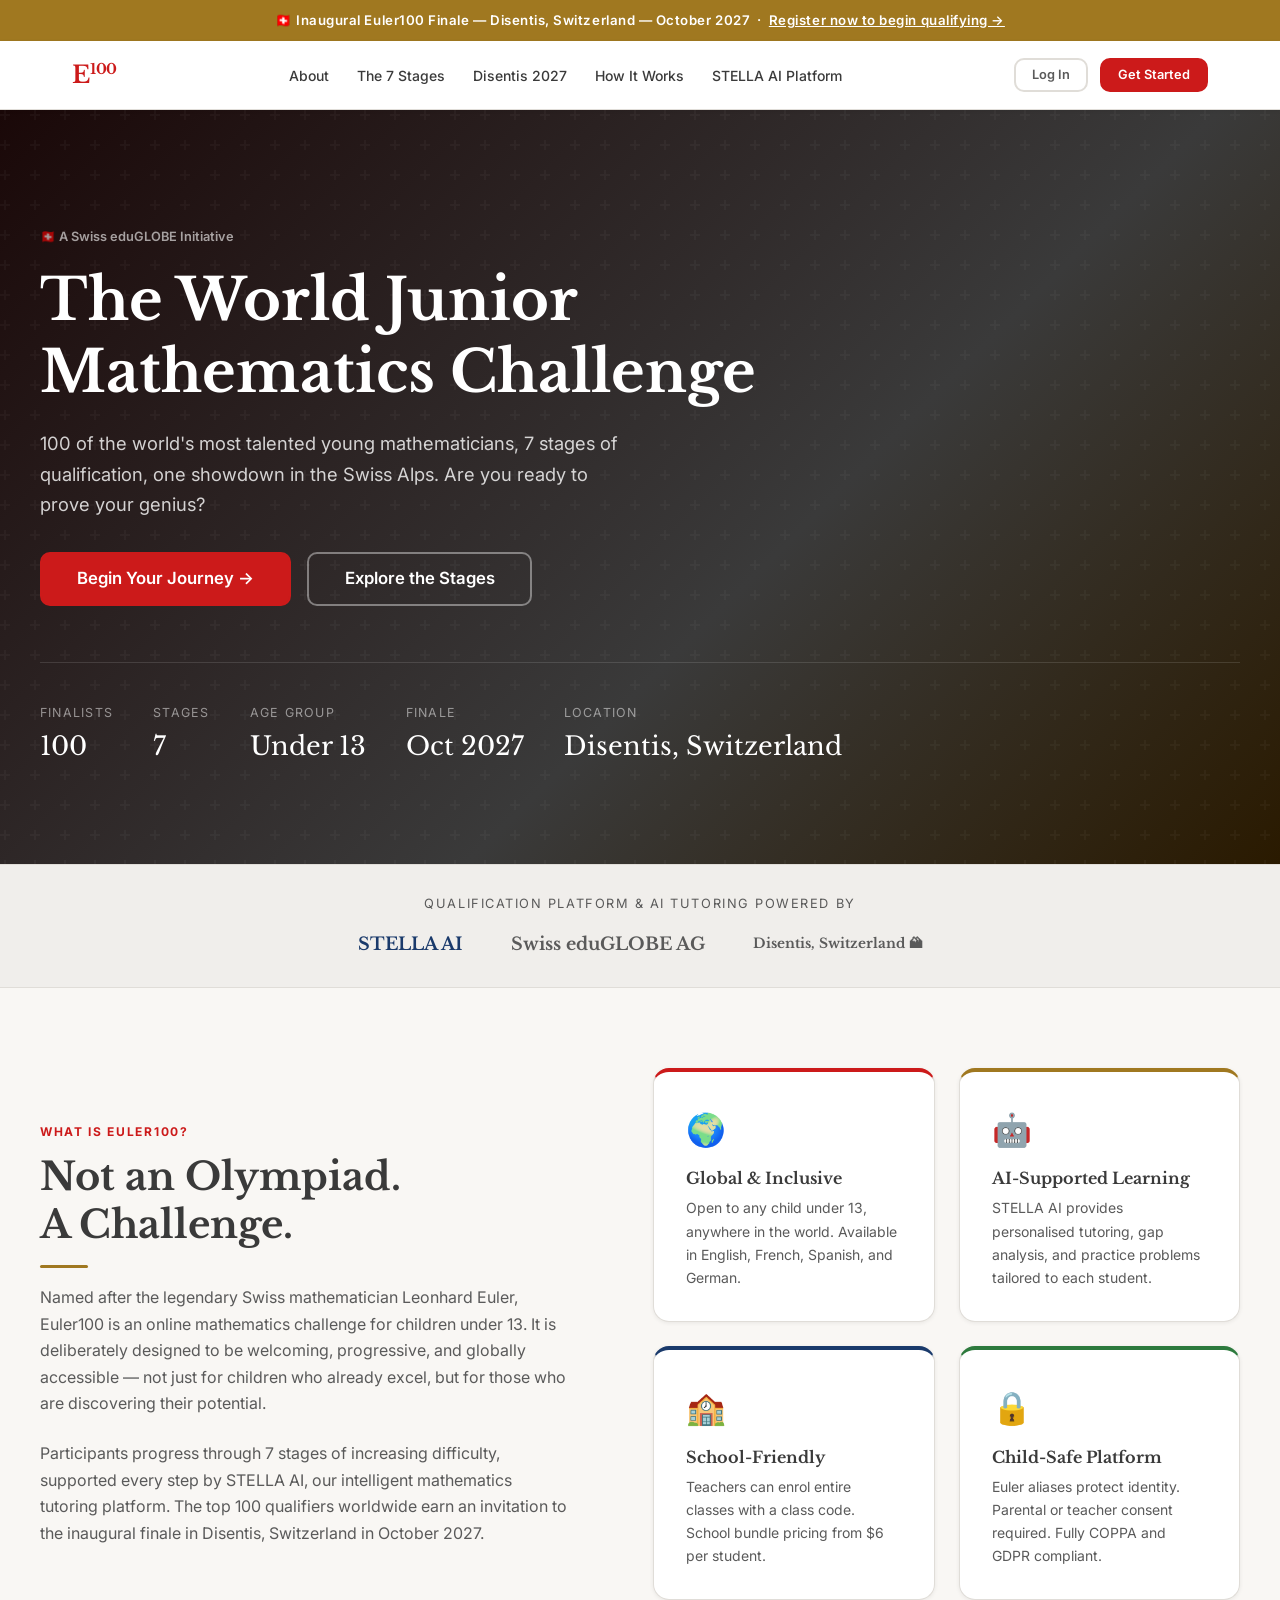
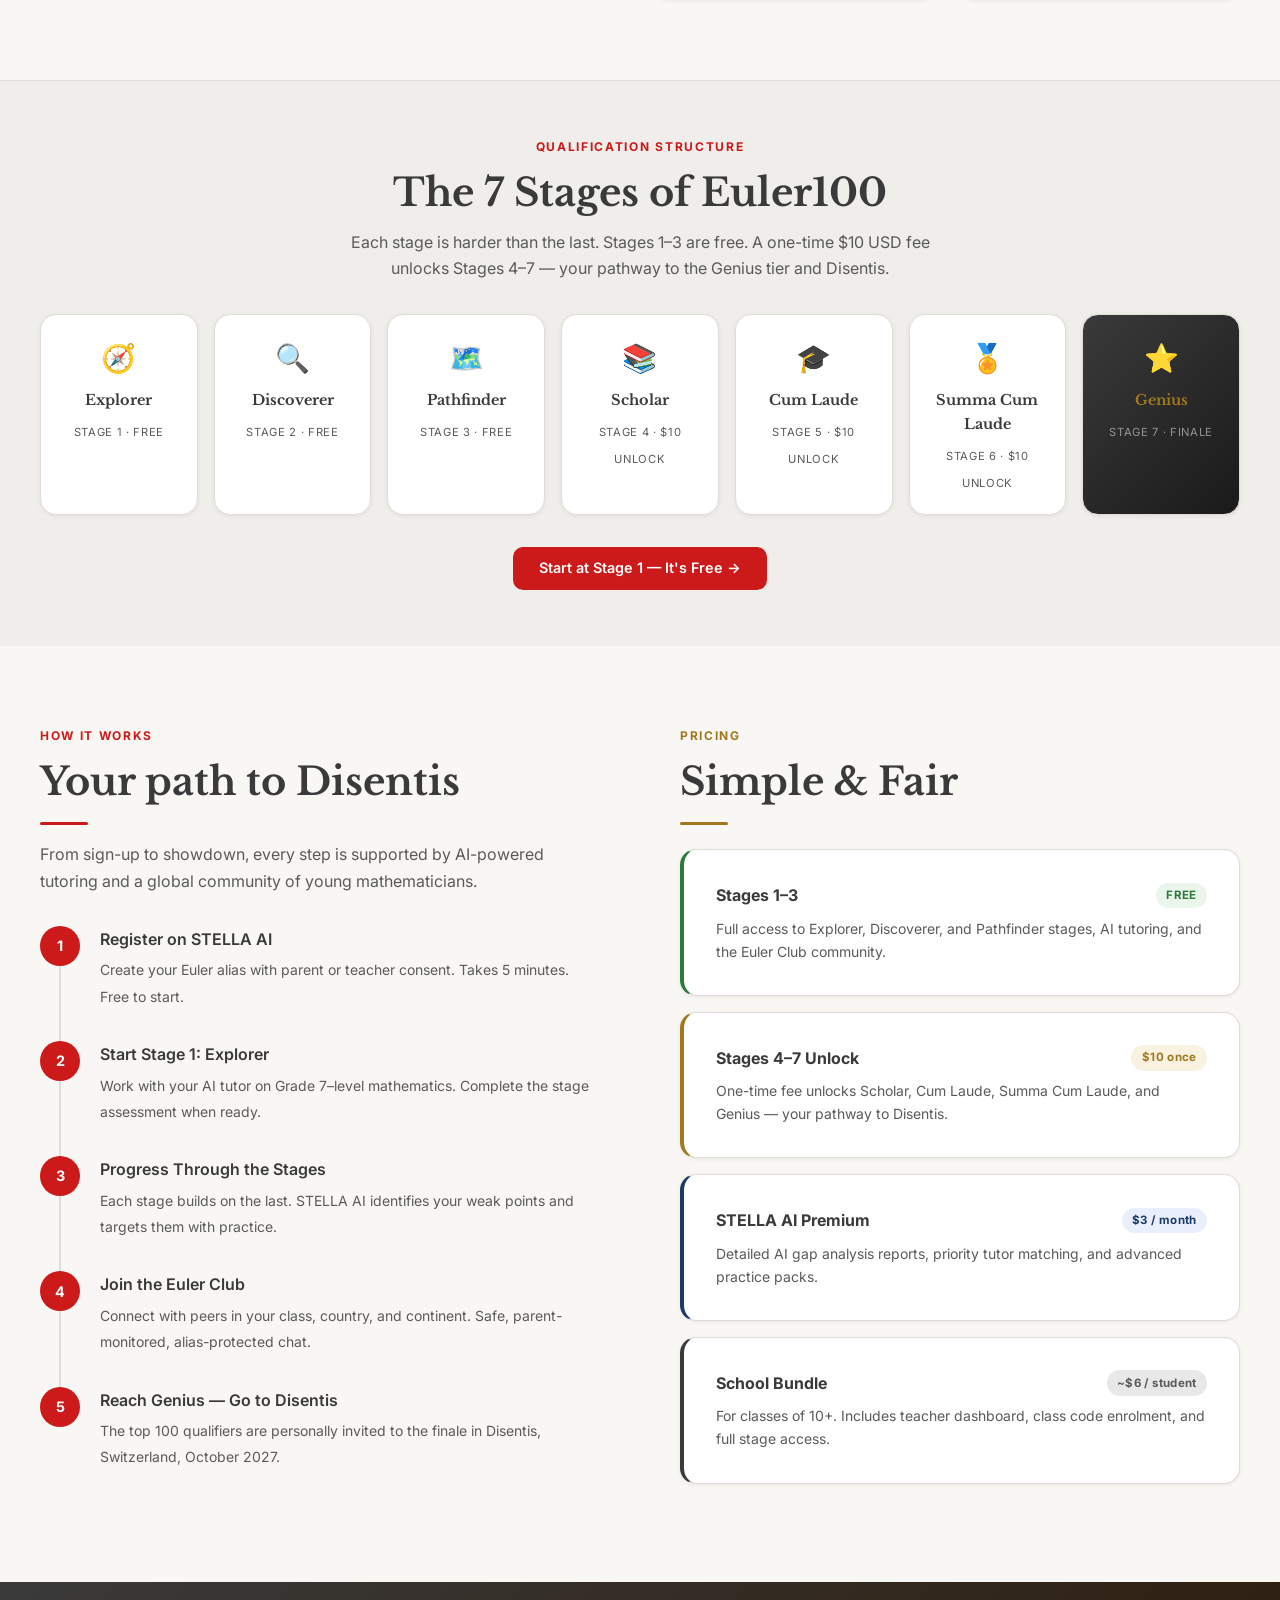
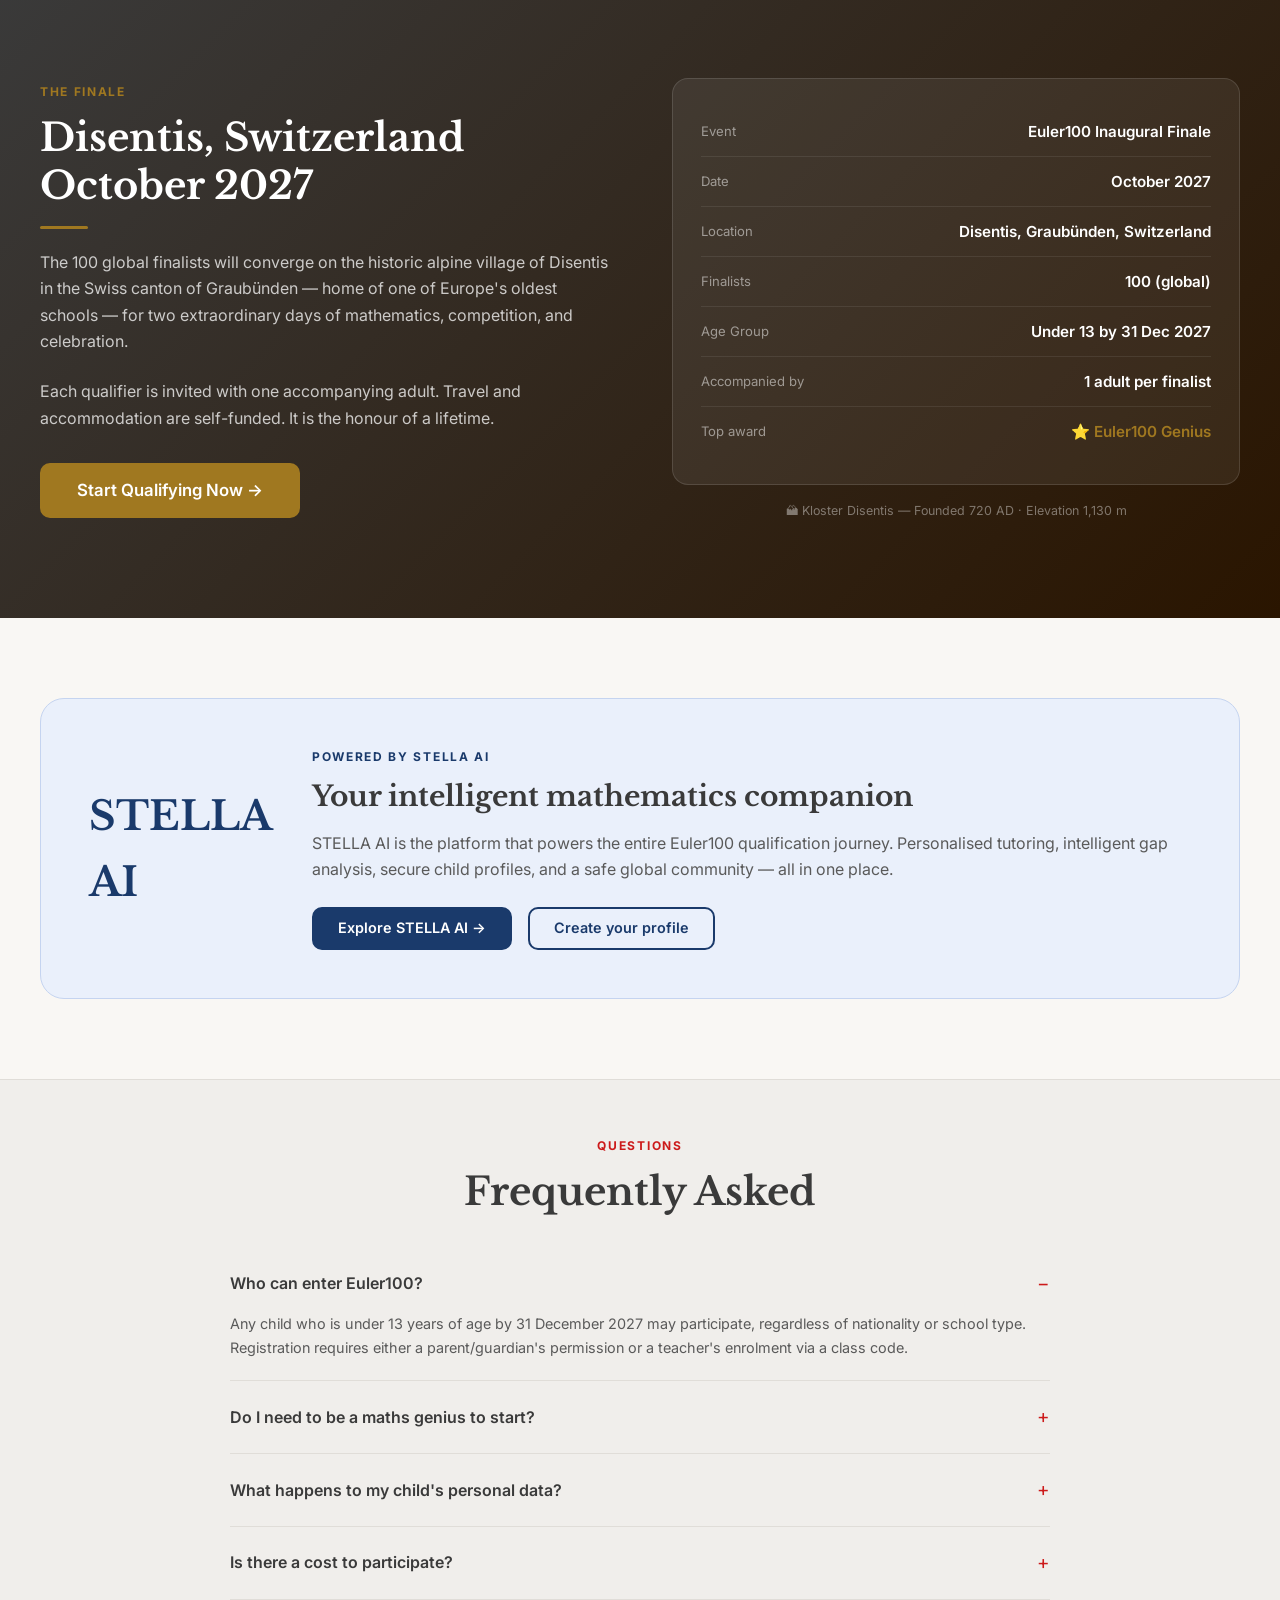
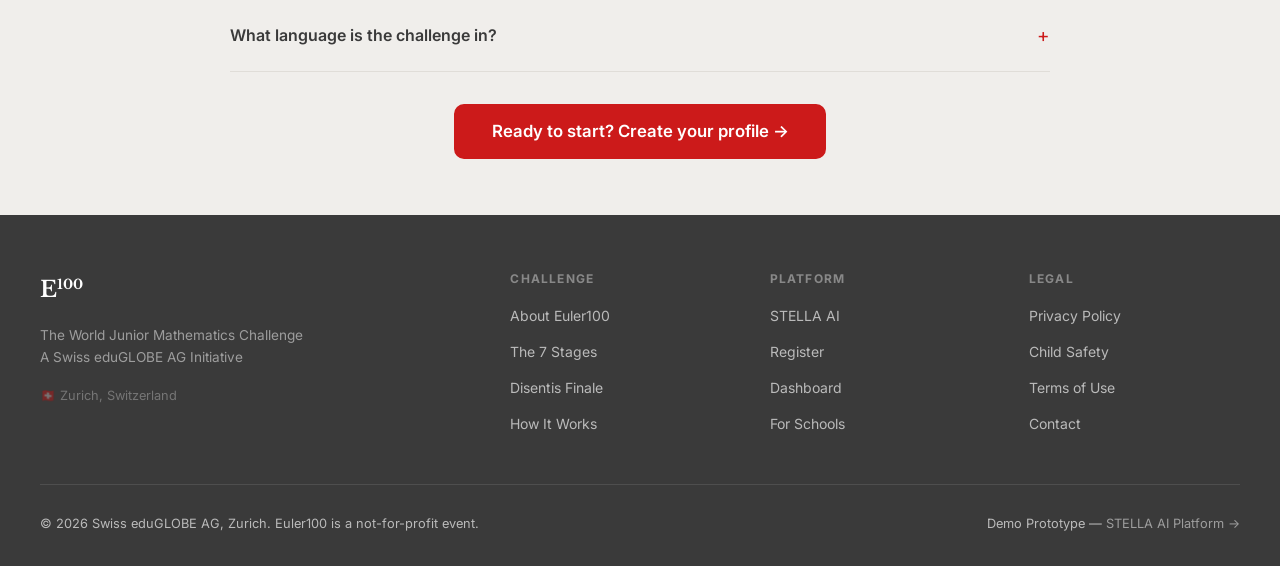
==== index.html @ 8e7c0540 "Add files via upload" ====
<!DOCTYPE html>
<html lang="en">
<head>
  <meta charset="UTF-8">
  <meta name="viewport" content="width=device-width, initial-scale=1.0">
  <title>Euler100 — The World Junior Mathematics Challenge</title>
  <link rel="stylesheet" href="styles.css">
  <style>
    /* ---- Page-specific styles ---- */
    .swiss-flag {
      display: inline-flex;
      align-items: center;
      gap: 0.4rem;
      font-size: 0.8rem;
      font-weight: 600;
      color: rgba(255,255,255,0.6);
    }
    .qualifier-strip {
      background: var(--gold);
      color: var(--white);
      text-align: center;
      padding: 0.6rem 2rem;
      font-size: 0.83rem;
      font-weight: 600;
      letter-spacing: 0.04em;
    }
    .qualifier-strip a { color: var(--white); text-decoration: underline; }

    .stage-grid {
      display: grid;
      grid-template-columns: repeat(7, 1fr);
      gap: 1rem;
    }
    @media (max-width: 900px) { .stage-grid { grid-template-columns: repeat(4, 1fr); } }
    @media (max-width: 560px) { .stage-grid { grid-template-columns: repeat(2, 1fr); } }

    .stage-pill {
      background: var(--white);
      border: 1px solid var(--border);
      border-radius: var(--r-lg);
      padding: 1.25rem 1rem;
      text-align: center;
      box-shadow: var(--shadow-sm);
      transition: all 0.2s;
      cursor: default;
    }
    .stage-pill:hover { box-shadow: var(--shadow); transform: translateY(-2px); }
    .stage-pill .icon  { font-size: 1.75rem; display: block; margin-bottom: 0.5rem; }
    .stage-pill .lname { font-family: var(--serif); font-size: 0.9rem; font-weight: 700; color: var(--charcoal); display: block; margin-bottom: 0.3rem; }
    .stage-pill .lnum  { font-size: 0.7rem; color: var(--charcoal-2); text-transform: uppercase; letter-spacing: 0.06em; }
    .stage-pill.genius { background: linear-gradient(135deg, #3A3A3A, #1a1a1a); }
    .stage-pill.genius .lname { color: var(--gold); }
    .stage-pill.genius .lnum  { color: rgba(255,255,255,0.5); }

    .partner-strip {
      background: var(--bg-2);
      border-top: 1px solid var(--border);
      border-bottom: 1px solid var(--border);
      padding: 1.75rem 2rem;
      text-align: center;
    }
    .partner-strip p { font-size: 0.8rem; text-transform: uppercase; letter-spacing: 0.12em; color: var(--charcoal-2); margin-bottom: 1rem; }
    .partner-logos { display: flex; justify-content: center; align-items: center; gap: 3rem; flex-wrap: wrap; }
    .partner-logo  { font-family: var(--serif); font-size: 1.1rem; font-weight: 700; color: var(--charcoal-2); }
    .partner-logo.stella { color: var(--stella); }

    .finale-section {
      background: linear-gradient(135deg, var(--charcoal) 0%, #2A1500 100%);
      color: var(--white);
      padding: 6rem 2rem;
    }
    .finale-inner {
      max-width: 1200px;
      margin: 0 auto;
      display: grid;
      grid-template-columns: 1fr 1fr;
      gap: 4rem;
      align-items: center;
    }
    @media (max-width: 768px) { .finale-inner { grid-template-columns: 1fr; gap: 2.5rem; } }
    .finale-section h2 { color: var(--white); }
    .finale-section p  { color: rgba(255,255,255,0.75); }
    .finale-card {
      background: rgba(255,255,255,0.07);
      border: 1px solid rgba(255,255,255,0.12);
      border-radius: var(--r-lg);
      padding: 1.75rem;
    }
    .finale-card .fc-row { display: flex; justify-content: space-between; align-items: center; padding: 0.75rem 0; border-bottom: 1px solid rgba(255,255,255,0.08); }
    .finale-card .fc-row:last-child { border-bottom: none; }
    .finale-card .fc-label { font-size: 0.82rem; color: rgba(255,255,255,0.5); }
    .finale-card .fc-value { font-weight: 600; color: var(--white); font-size: 0.95rem; }

    .stella-callout {
      background: var(--stella-light);
      border: 1px solid #c5d4f0;
      border-radius: var(--r-xl);
      padding: 3rem;
      display: flex;
      gap: 2.5rem;
      align-items: center;
    }
    @media (max-width: 680px) { .stella-callout { flex-direction: column; text-align: center; } }
    .stella-callout .sc-logo { font-family: var(--serif); font-size: 2.5rem; font-weight: 700; color: var(--stella); white-space: nowrap; }

    .faq-item { border-bottom: 1px solid var(--border); padding: 1.25rem 0; }
    .faq-q { font-weight: 600; color: var(--charcoal); cursor: pointer; display: flex; justify-content: space-between; align-items: center; }
    .faq-q::after { content: '+'; font-size: 1.2rem; color: var(--red); font-weight: 400; }
    .faq-a { font-size: 0.9rem; color: var(--charcoal-2); padding-top: 0.75rem; display: none; line-height: 1.7; }
    .faq-item.open .faq-a { display: block; }
    .faq-item.open .faq-q::after { content: '−'; }
  </style>
</head>
<body>

<!-- Announcement strip -->
<div class="qualifier-strip">
  🇨🇭 Inaugural Euler100 Finale — Disentis, Switzerland — October 2027 &nbsp;·&nbsp;
  <a href="register.html">Register now to begin qualifying →</a>
</div>

<!-- Navigation -->
<nav class="nav">
  <div class="nav-inner">
    <a href="index.html" class="nav-logo">E<span>100</span></a>
    <ul class="nav-links">
      <li><a href="#about">About</a></li>
      <li><a href="#stages">The 7 Stages</a></li>
      <li><a href="#finale">Disentis 2027</a></li>
      <li><a href="#how">How It Works</a></li>
      <li><a href="stella.html" class="stella-link">STELLA AI Platform</a></li>
    </ul>
    <div class="nav-actions">
      <a href="stella.html" class="btn btn-ghost btn-sm">Log In</a>
      <a href="register.html" class="btn btn-primary btn-sm">Get Started</a>
    </div>
  </div>
</nav>

<!-- Hero -->
<section class="hero">
  <div class="hero-inner">
    <div class="swiss-flag">🇨🇭 A Swiss eduGLOBE Initiative</div>
    <h1 style="margin-top:1rem;">The World Junior<br>Mathematics Challenge</h1>
    <p>100 of the world's most talented young mathematicians, 7 stages of qualification, one showdown in the Swiss Alps. Are you ready to prove your genius?</p>
    <div class="hero-actions">
      <a href="register.html" class="btn btn-primary btn-lg">Begin Your Journey →</a>
      <a href="#stages" class="btn btn-outline btn-lg" style="color:#fff;border-color:rgba(255,255,255,0.4);">Explore the Stages</a>
    </div>
    <div class="hero-meta">
      <div class="hero-stat">
        <div class="label">Finalists</div>
        <div class="value">100</div>
      </div>
      <div class="hero-stat">
        <div class="label">Stages</div>
        <div class="value">7</div>
      </div>
      <div class="hero-stat">
        <div class="label">Age Group</div>
        <div class="value">Under 13</div>
      </div>
      <div class="hero-stat">
        <div class="label">Finale</div>
        <div class="value">Oct 2027</div>
      </div>
      <div class="hero-stat">
        <div class="label">Location</div>
        <div class="value">Disentis, Switzerland</div>
      </div>
    </div>
  </div>
</section>

<!-- Partner strip -->
<div class="partner-strip">
  <p>Qualification platform &amp; AI tutoring powered by</p>
  <div class="partner-logos">
    <span class="partner-logo stella">STELLA AI</span>
    <span class="partner-logo">Swiss eduGLOBE AG</span>
    <span class="partner-logo" style="font-size:0.85rem;">Disentis, Switzerland 🏔</span>
  </div>
</div>

<!-- About section -->
<section class="section" id="about">
  <div class="container">
    <div style="display:grid;grid-template-columns:1fr 1.1fr;gap:5rem;align-items:center;">
      <div>
        <span class="eyebrow">What is Euler100?</span>
        <h2>Not an Olympiad.<br>A Challenge.</h2>
        <span class="gold-line"></span>
        <p style="margin-bottom:1.5rem;">Named after the legendary Swiss mathematician Leonhard Euler, Euler100 is an online mathematics challenge for children under 13. It is deliberately designed to be welcoming, progressive, and globally accessible — not just for children who already excel, but for those who are discovering their potential.</p>
        <p>Participants progress through 7 stages of increasing difficulty, supported every step by STELLA AI, our intelligent mathematics tutoring platform. The top 100 qualifiers worldwide earn an invitation to the inaugural finale in Disentis, Switzerland in October 2027.</p>
      </div>
      <div class="grid-2" style="grid-template-columns:1fr 1fr;">
        <div class="card card-hover" style="border-top:4px solid var(--red);">
          <div style="font-size:2rem;margin-bottom:0.75rem;">🌍</div>
          <h3 style="font-size:1rem;margin-bottom:0.5rem;">Global &amp; Inclusive</h3>
          <p class="text-sm">Open to any child under 13, anywhere in the world. Available in English, French, Spanish, and German.</p>
        </div>
        <div class="card card-hover" style="border-top:4px solid var(--gold);">
          <div style="font-size:2rem;margin-bottom:0.75rem;">🤖</div>
          <h3 style="font-size:1rem;margin-bottom:0.5rem;">AI-Supported Learning</h3>
          <p class="text-sm">STELLA AI provides personalised tutoring, gap analysis, and practice problems tailored to each student.</p>
        </div>
        <div class="card card-hover" style="border-top:4px solid var(--stella);">
          <div style="font-size:2rem;margin-bottom:0.75rem;">🏫</div>
          <h3 style="font-size:1rem;margin-bottom:0.5rem;">School-Friendly</h3>
          <p class="text-sm">Teachers can enrol entire classes with a class code. School bundle pricing from $6 per student.</p>
        </div>
        <div class="card card-hover" style="border-top:4px solid var(--success);">
          <div style="font-size:2rem;margin-bottom:0.75rem;">🔒</div>
          <h3 style="font-size:1rem;margin-bottom:0.5rem;">Child-Safe Platform</h3>
          <p class="text-sm">Euler aliases protect identity. Parental or teacher consent required. Fully COPPA and GDPR compliant.</p>
        </div>
      </div>
    </div>
  </div>
</section>

<!-- The 7 Stages -->
<section class="section-sm" id="stages" style="background:var(--bg-2);border-top:1px solid var(--border);">
  <div class="container">
    <div class="text-center mb-4">
      <span class="eyebrow">Qualification Structure</span>
      <h2>The 7 Stages of Euler100</h2>
      <p class="mt-2" style="max-width:600px;margin:0.75rem auto 0;">Each stage is harder than the last. Stages 1–3 are free. A one-time $10 USD fee unlocks Stages 4–7 — your pathway to the Genius tier and Disentis.</p>
    </div>
    <div class="stage-grid mt-4">
      <div class="stage-pill s1">
        <span class="icon">🧭</span>
        <span class="lname">Explorer</span>
        <span class="lnum">Stage 1 · Free</span>
      </div>
      <div class="stage-pill s2">
        <span class="icon">🔍</span>
        <span class="lname">Discoverer</span>
        <span class="lnum">Stage 2 · Free</span>
      </div>
      <div class="stage-pill s3">
        <span class="icon">🗺️</span>
        <span class="lname">Pathfinder</span>
        <span class="lnum">Stage 3 · Free</span>
      </div>
      <div class="stage-pill s4">
        <span class="icon">📚</span>
        <span class="lname">Scholar</span>
        <span class="lnum">Stage 4 · $10 unlock</span>
      </div>
      <div class="stage-pill s5">
        <span class="icon">🎓</span>
        <span class="lname">Cum Laude</span>
        <span class="lnum">Stage 5 · $10 unlock</span>
      </div>
      <div class="stage-pill s6">
        <span class="icon">🏅</span>
        <span class="lname">Summa Cum Laude</span>
        <span class="lnum">Stage 6 · $10 unlock</span>
      </div>
      <div class="stage-pill genius">
        <span class="icon">⭐</span>
        <span class="lname">Genius</span>
        <span class="lnum">Stage 7 · Finale</span>
      </div>
    </div>
    <div class="text-center mt-4">
      <a href="register.html" class="btn btn-primary">Start at Stage 1 — It's Free →</a>
    </div>
  </div>
</section>

<!-- How it works -->
<section class="section" id="how">
  <div class="container">
    <div style="display:grid;grid-template-columns:1fr 1fr;gap:5rem;align-items:start;">
      <div>
        <span class="eyebrow">How It Works</span>
        <h2>Your path to Disentis</h2>
        <span class="red-line"></span>
        <p class="mt-2 mb-4">From sign-up to showdown, every step is supported by AI-powered tutoring and a global community of young mathematicians.</p>
        <div class="steps">
          <div class="step">
            <div class="step-num">1</div>
            <div class="step-content">
              <strong>Register on STELLA AI</strong>
              <span>Create your Euler alias with parent or teacher consent. Takes 5 minutes. Free to start.</span>
            </div>
          </div>
          <div class="step">
            <div class="step-num">2</div>
            <div class="step-content">
              <strong>Start Stage 1: Explorer</strong>
              <span>Work with your AI tutor on Grade 7–level mathematics. Complete the stage assessment when ready.</span>
            </div>
          </div>
          <div class="step">
            <div class="step-num">3</div>
            <div class="step-content">
              <strong>Progress Through the Stages</strong>
              <span>Each stage builds on the last. STELLA AI identifies your weak points and targets them with practice.</span>
            </div>
          </div>
          <div class="step">
            <div class="step-num">4</div>
            <div class="step-content">
              <strong>Join the Euler Club</strong>
              <span>Connect with peers in your class, country, and continent. Safe, parent-monitored, alias-protected chat.</span>
            </div>
          </div>
          <div class="step">
            <div class="step-num">5</div>
            <div class="step-content">
              <strong>Reach Genius — Go to Disentis</strong>
              <span>The top 100 qualifiers are personally invited to the finale in Disentis, Switzerland, October 2027.</span>
            </div>
          </div>
        </div>
      </div>
      <div>
        <span class="eyebrow gold">Pricing</span>
        <h2>Simple &amp; Fair</h2>
        <span class="gold-line"></span>
        <div class="mt-3" style="display:flex;flex-direction:column;gap:1rem;">
          <div class="card" style="border-left:4px solid var(--success);">
            <div style="display:flex;justify-content:space-between;align-items:center;margin-bottom:0.5rem;">
              <strong>Stages 1–3</strong>
              <span class="badge badge-free">FREE</span>
            </div>
            <p class="text-sm">Full access to Explorer, Discoverer, and Pathfinder stages, AI tutoring, and the Euler Club community.</p>
          </div>
          <div class="card" style="border-left:4px solid var(--gold);">
            <div style="display:flex;justify-content:space-between;align-items:center;margin-bottom:0.5rem;">
              <strong>Stages 4–7 Unlock</strong>
              <span class="badge badge-paid">$10 once</span>
            </div>
            <p class="text-sm">One-time fee unlocks Scholar, Cum Laude, Summa Cum Laude, and Genius — your pathway to Disentis.</p>
          </div>
          <div class="card" style="border-left:4px solid var(--stella);">
            <div style="display:flex;justify-content:space-between;align-items:center;margin-bottom:0.5rem;">
              <strong>STELLA AI Premium</strong>
              <span class="badge badge-stella">$3 / month</span>
            </div>
            <p class="text-sm">Detailed AI gap analysis reports, priority tutor matching, and advanced practice packs.</p>
          </div>
          <div class="card" style="border-left:4px solid var(--charcoal);">
            <div style="display:flex;justify-content:space-between;align-items:center;margin-bottom:0.5rem;">
              <strong>School Bundle</strong>
              <span class="badge" style="background:#e8e8e8;color:var(--charcoal-2);">~$6 / student</span>
            </div>
            <p class="text-sm">For classes of 10+. Includes teacher dashboard, class code enrolment, and full stage access.</p>
          </div>
        </div>
      </div>
    </div>
  </div>
</section>

<!-- Finale in Disentis -->
<section class="finale-section" id="finale">
  <div class="finale-inner">
    <div>
      <span class="eyebrow gold">The Finale</span>
      <h2 style="color:#fff;">Disentis, Switzerland<br>October 2027</h2>
      <span class="gold-line"></span>
      <p style="margin:1.25rem 0 1.5rem;">The 100 global finalists will converge on the historic alpine village of Disentis in the Swiss canton of Graubünden — home of one of Europe's oldest schools — for two extraordinary days of mathematics, competition, and celebration.</p>
      <p>Each qualifier is invited with one accompanying adult. Travel and accommodation are self-funded. It is the honour of a lifetime.</p>
      <div class="mt-4">
        <a href="register.html" class="btn btn-gold btn-lg">Start Qualifying Now →</a>
      </div>
    </div>
    <div>
      <div class="finale-card">
        <div class="fc-row">
          <span class="fc-label">Event</span>
          <span class="fc-value">Euler100 Inaugural Finale</span>
        </div>
        <div class="fc-row">
          <span class="fc-label">Date</span>
          <span class="fc-value">October 2027</span>
        </div>
        <div class="fc-row">
          <span class="fc-label">Location</span>
          <span class="fc-value">Disentis, Graubünden, Switzerland</span>
        </div>
        <div class="fc-row">
          <span class="fc-label">Finalists</span>
          <span class="fc-value">100 (global)</span>
        </div>
        <div class="fc-row">
          <span class="fc-label">Age Group</span>
          <span class="fc-value">Under 13 by 31 Dec 2027</span>
        </div>
        <div class="fc-row">
          <span class="fc-label">Accompanied by</span>
          <span class="fc-value">1 adult per finalist</span>
        </div>
        <div class="fc-row">
          <span class="fc-label">Top award</span>
          <span class="fc-value" style="color:var(--gold);">⭐ Euler100 Genius</span>
        </div>
      </div>
      <p style="color:rgba(255,255,255,0.4);font-size:0.78rem;margin-top:1rem;text-align:center;">🏔 Kloster Disentis — Founded 720 AD · Elevation 1,130 m</p>
    </div>
  </div>
</section>

<!-- STELLA AI Section -->
<section class="section" id="stella">
  <div class="container">
    <div class="stella-callout">
      <div class="sc-logo">STELLA<br>AI</div>
      <div style="flex:1;">
        <span class="eyebrow stella">Powered by STELLA AI</span>
        <h2 style="font-size:1.75rem;">Your intelligent mathematics companion</h2>
        <p class="mt-2 mb-3">STELLA AI is the platform that powers the entire Euler100 qualification journey. Personalised tutoring, intelligent gap analysis, secure child profiles, and a safe global community — all in one place.</p>
        <div style="display:flex;gap:1rem;flex-wrap:wrap;">
          <a href="stella.html" class="btn btn-stella">Explore STELLA AI →</a>
          <a href="register.html" class="btn btn-outline" style="border-color:var(--stella);color:var(--stella);">Create your profile</a>
        </div>
      </div>
    </div>
  </div>
</section>

<!-- FAQ -->
<section class="section-sm" style="background:var(--bg-2);border-top:1px solid var(--border);">
  <div class="container-sm">
    <div class="text-center mb-4">
      <span class="eyebrow">Questions</span>
      <h2>Frequently Asked</h2>
    </div>
    <div class="faq-item open">
      <div class="faq-q" onclick="toggleFaq(this)">Who can enter Euler100?</div>
      <div class="faq-a">Any child who is under 13 years of age by 31 December 2027 may participate, regardless of nationality or school type. Registration requires either a parent/guardian's permission or a teacher's enrolment via a class code.</div>
    </div>
    <div class="faq-item">
      <div class="faq-q" onclick="toggleFaq(this)">Do I need to be a maths genius to start?</div>
      <div class="faq-a">Absolutely not. Stage 1 (Explorer) is designed for Grade 6–7 level mathematics. STELLA AI will tutor you at every step. Euler100 is for curious minds, not just top-of-class performers.</div>
    </div>
    <div class="faq-item">
      <div class="faq-q" onclick="toggleFaq(this)">What happens to my child's personal data?</div>
      <div class="faq-a">We take child safety and privacy extremely seriously. Children use an "Euler alias" (a pseudonym) on the platform — their real name is never displayed to other users. The platform is GDPR and COPPA compliant. No data is sold. Parent accounts have full visibility and control.</div>
    </div>
    <div class="faq-item">
      <div class="faq-q" onclick="toggleFaq(this)">Is there a cost to participate?</div>
      <div class="faq-a">Stages 1–3 are completely free. A one-time $10 USD payment unlocks Stages 4–7. There is also an optional $3/month STELLA AI Premium tier. Schools can access a bundle for ~$6 per student for groups of 10 or more.</div>
    </div>
    <div class="faq-item">
      <div class="faq-q" onclick="toggleFaq(this)">What language is the challenge in?</div>
      <div class="faq-a">The platform launches with English, French, Spanish, and German. Portuguese, Arabic, and Hindi will be added before the qualifying period opens in 2026.</div>
    </div>
    <div class="text-center mt-4">
      <a href="register.html" class="btn btn-primary btn-lg">Ready to start? Create your profile →</a>
    </div>
  </div>
</section>

<!-- Footer -->
<footer class="footer">
  <div class="footer-inner">
    <div class="footer-grid">
      <div>
        <div class="footer-logo">E<sup style="font-size:0.6em">100</sup></div>
        <p class="footer-tagline mt-2">The World Junior Mathematics Challenge<br>A Swiss eduGLOBE AG Initiative</p>
        <p style="font-size:0.8rem;color:rgba(255,255,255,0.3);margin-top:1rem;">🇨🇭 Zurich, Switzerland</p>
      </div>
      <div class="footer-col">
        <h4>Challenge</h4>
        <ul>
          <li><a href="#about">About Euler100</a></li>
          <li><a href="#stages">The 7 Stages</a></li>
          <li><a href="#finale">Disentis Finale</a></li>
          <li><a href="#how">How It Works</a></li>
        </ul>
      </div>
      <div class="footer-col">
        <h4>Platform</h4>
        <ul>
          <li><a href="stella.html">STELLA AI</a></li>
          <li><a href="register.html">Register</a></li>
          <li><a href="dashboard.html">Dashboard</a></li>
          <li><a href="#">For Schools</a></li>
        </ul>
      </div>
      <div class="footer-col">
        <h4>Legal</h4>
        <ul>
          <li><a href="#">Privacy Policy</a></li>
          <li><a href="#">Child Safety</a></li>
          <li><a href="#">Terms of Use</a></li>
          <li><a href="#">Contact</a></li>
        </ul>
      </div>
    </div>
    <div class="footer-bottom">
      <span>© 2026 Swiss eduGLOBE AG, Zurich. Euler100 is a not-for-profit event.</span>
      <span>Demo Prototype — <a href="stella.html">STELLA AI Platform →</a></span>
    </div>
  </div>
</footer>

<script>
  function toggleFaq(el) {
    const item = el.parentElement;
    item.classList.toggle('open');
  }

  // Scroll fade-in animation
  const observer = new IntersectionObserver((entries) => {
    entries.forEach(e => { if (e.isIntersecting) e.target.classList.add('visible'); });
  }, { threshold: 0.1 });
  document.querySelectorAll('.fade-in').forEach(el => observer.observe(el));
</script>
</body>
</html>
---- styles.css ----
/* ============================================================
   Euler100 / STELLA AI — Shared Design System
   Branding: Euler Red #CC1A1A | Charcoal #3A3A3A | Gold #A07820
   Fonts: Libre Baskerville (headings) · Inter (UI)
   ============================================================ */

@import url('https://fonts.googleapis.com/css2?family=Libre+Baskerville:ital,wght@0,400;0,700;1,400&family=Inter:wght@300;400;500;600;700&display=swap');

/* --- Variables --- */
:root {
  --red:        #CC1A1A;
  --red-dark:   #A01515;
  --red-light:  #FBEAEA;
  --charcoal:   #3A3A3A;
  --charcoal-2: #5A5A5A;
  --gold:       #A07820;
  --gold-light: #F9F2E1;
  --bg:         #F9F7F4;
  --bg-2:       #F0EEEB;
  --white:      #FFFFFF;
  --border:     #E0DDD8;
  --success:    #2D7A3D;
  --success-bg: #EAF5EC;
  --locked:     #AAAAAA;
  --locked-bg:  #F5F5F5;
  --stella:     #1A3A6B;
  --stella-2:   #0E2547;
  --stella-light:#EAF0FB;

  --serif: 'Libre Baskerville', Georgia, 'Times New Roman', serif;
  --sans:  'Inter', system-ui, -apple-system, sans-serif;

  --r-sm: 6px;
  --r:    10px;
  --r-lg: 16px;
  --r-xl: 24px;

  --shadow-sm: 0 1px 4px rgba(0,0,0,0.07);
  --shadow:    0 4px 14px rgba(0,0,0,0.09);
  --shadow-lg: 0 8px 28px rgba(0,0,0,0.13);
}

/* --- Reset --- */
*, *::before, *::after { box-sizing: border-box; margin: 0; padding: 0; }
html { scroll-behavior: smooth; }
img { max-width: 100%; display: block; }

body {
  font-family: var(--sans);
  background: var(--bg);
  color: var(--charcoal);
  line-height: 1.65;
  font-size: 16px;
  min-height: 100vh;
  display: flex;
  flex-direction: column;
}

h1, h2, h3, h4 {
  font-family: var(--serif);
  line-height: 1.25;
  color: var(--charcoal);
}
h1 { font-size: clamp(2rem, 4.5vw, 3.75rem); }
h2 { font-size: clamp(1.5rem, 3vw, 2.4rem); }
h3 { font-size: 1.25rem; }
h4 { font-size: 1rem; font-family: var(--sans); font-weight: 700; }

p { color: var(--charcoal-2); }
a { color: var(--red); text-decoration: none; }
a:hover { text-decoration: underline; }

/* --- Navigation --- */
.nav {
  background: var(--white);
  border-bottom: 1px solid var(--border);
  position: sticky;
  top: 0;
  z-index: 200;
  box-shadow: var(--shadow-sm);
}
.nav-inner {
  max-width: 1200px;
  margin: 0 auto;
  padding: 0 2rem;
  height: 68px;
  display: flex;
  align-items: center;
  justify-content: space-between;
  gap: 2rem;
}
.nav-logo {
  font-family: var(--serif);
  font-weight: 700;
  font-size: 1.5rem;
  color: var(--red);
  text-decoration: none;
  white-space: nowrap;
  letter-spacing: -0.01em;
}
.nav-logo span { font-size: 0.6em; vertical-align: super; }
.nav-logo.stella-logo { color: var(--stella); }
.nav-links {
  display: flex;
  align-items: center;
  gap: 1.75rem;
  list-style: none;
}
.nav-links a {
  color: var(--charcoal);
  font-size: 0.875rem;
  font-weight: 500;
  text-decoration: none;
  transition: color 0.15s;
}
.nav-links a:hover { color: var(--red); }
.nav-links a.stella-link:hover { color: var(--stella); }
.nav-actions { display: flex; gap: 0.75rem; align-items: center; }

/* --- Buttons --- */
.btn {
  display: inline-flex;
  align-items: center;
  justify-content: center;
  gap: 0.5rem;
  padding: 0.65rem 1.5rem;
  border-radius: var(--r);
  font-family: var(--sans);
  font-size: 0.9rem;
  font-weight: 600;
  cursor: pointer;
  border: 2px solid transparent;
  text-decoration: none !important;
  transition: all 0.18s ease;
  white-space: nowrap;
  line-height: 1.3;
}
.btn-primary   { background: var(--red);    color: #fff; border-color: var(--red); }
.btn-primary:hover { background: var(--red-dark); border-color: var(--red-dark); }
.btn-outline   { background: transparent; color: var(--red); border-color: var(--red); }
.btn-outline:hover { background: var(--red); color: #fff; }
.btn-gold      { background: var(--gold); color: #fff; border-color: var(--gold); }
.btn-gold:hover { background: #8A6315; border-color: #8A6315; }
.btn-stella    { background: var(--stella); color: #fff; border-color: var(--stella); }
.btn-stella:hover { background: var(--stella-2); border-color: var(--stella-2); }
.btn-ghost     { background: transparent; color: var(--charcoal-2); border-color: var(--border); }
.btn-ghost:hover { background: var(--bg-2); }
.btn-success   { background: var(--success); color: #fff; border-color: var(--success); }
.btn-lg        { padding: 0.9rem 2.2rem; font-size: 1.05rem; }
.btn-sm        { padding: 0.4rem 1rem; font-size: 0.8rem; }
.btn:disabled  { opacity: 0.45; cursor: not-allowed; }
.btn-full      { width: 100%; }

/* --- Layout --- */
.section     { padding: 5rem 2rem; }
.section-sm  { padding: 3.5rem 2rem; }
.section-lg  { padding: 7rem 2rem; }
.container   { max-width: 1200px; margin: 0 auto; }
.container-sm { max-width: 820px; margin: 0 auto; }
.container-xs { max-width: 560px; margin: 0 auto; }
.text-center { text-align: center; }

.grid-2 { display: grid; grid-template-columns: repeat(auto-fit, minmax(300px, 1fr)); gap: 1.5rem; }
.grid-3 { display: grid; grid-template-columns: repeat(auto-fit, minmax(260px, 1fr)); gap: 1.5rem; }
.grid-4 { display: grid; grid-template-columns: repeat(auto-fit, minmax(220px, 1fr)); gap: 1.5rem; }

/* --- Section labels --- */
.eyebrow {
  font-size: 0.75rem;
  font-weight: 700;
  letter-spacing: 0.14em;
  text-transform: uppercase;
  color: var(--red);
  margin-bottom: 0.75rem;
  display: block;
}
.eyebrow.gold { color: var(--gold); }
.eyebrow.stella { color: var(--stella); }

/* --- Cards --- */
.card {
  background: var(--white);
  border: 1px solid var(--border);
  border-radius: var(--r-lg);
  padding: 2rem;
  box-shadow: var(--shadow-sm);
  transition: box-shadow 0.2s, transform 0.2s;
}
.card:hover { box-shadow: var(--shadow); }
.card-hover:hover { transform: translateY(-2px); box-shadow: var(--shadow-lg); }

/* --- Stage Cards --- */
.stage-card {
  background: var(--white);
  border: 1px solid var(--border);
  border-radius: var(--r-lg);
  padding: 1.5rem;
  box-shadow: var(--shadow-sm);
  position: relative;
  overflow: hidden;
  transition: box-shadow 0.2s, transform 0.2s;
}
.stage-card.active { border-color: var(--red); box-shadow: 0 0 0 2px var(--red-light), var(--shadow); }
.stage-card.locked { opacity: 0.55; }
.stage-card.completed { border-color: var(--success); }
.stage-card .stage-num {
  font-size: 0.7rem;
  font-weight: 700;
  letter-spacing: 0.1em;
  text-transform: uppercase;
  color: var(--charcoal-2);
  margin-bottom: 0.35rem;
}
.stage-card .stage-name {
  font-family: var(--serif);
  font-size: 1.1rem;
  font-weight: 700;
  margin-bottom: 0.4rem;
}
.stage-card .stage-desc {
  font-size: 0.8rem;
  color: var(--charcoal-2);
  line-height: 1.5;
  margin-bottom: 1rem;
}
.stage-icon {
  font-size: 1.75rem;
  margin-bottom: 0.75rem;
  display: block;
}

/* Stage top borders */
.s1 { border-top: 4px solid #4A9D5A; }
.s2 { border-top: 4px solid #6DB340; }
.s3 { border-top: 4px solid #E5A800; }
.s4 { border-top: 4px solid #E07A20; }
.s5 { border-top: 4px solid #D04040; }
.s6 { border-top: 4px solid var(--red); }
.s7 { border-top: 4px solid var(--gold); }

/* --- Badges --- */
.badge {
  display: inline-flex;
  align-items: center;
  gap: 0.25rem;
  padding: 0.2rem 0.65rem;
  border-radius: 20px;
  font-size: 0.72rem;
  font-weight: 700;
  letter-spacing: 0.03em;
}
.badge-free     { background: var(--success-bg); color: var(--success); }
.badge-paid     { background: var(--gold-light); color: var(--gold); }
.badge-locked   { background: var(--locked-bg); color: var(--locked); }
.badge-active   { background: var(--red-light); color: var(--red); }
.badge-done     { background: var(--success-bg); color: var(--success); }
.badge-stella   { background: var(--stella-light); color: var(--stella); }

/* --- Hero --- */
.hero {
  background: linear-gradient(135deg, #1a0808 0%, var(--charcoal) 60%, #2a1a00 100%);
  color: var(--white);
  padding: 7rem 2rem 6rem;
  position: relative;
  overflow: hidden;
}
.hero::before {
  content: '';
  position: absolute;
  inset: 0;
  background: url("data:image/svg+xml,%3Csvg width='60' height='60' viewBox='0 0 60 60' xmlns='http://www.w3.org/2000/svg'%3E%3Cg fill='none' fill-rule='evenodd'%3E%3Cg fill='%23ffffff' fill-opacity='0.03'%3E%3Cpath d='M36 34v-4h-2v4h-4v2h4v4h2v-4h4v-2h-4zm0-30V0h-2v4h-4v2h4v4h2V6h4V4h-4zM6 34v-4H4v4H0v2h4v4h2v-4h4v-2H6zM6 4V0H4v4H0v2h4v4h2V6h4V4H6z'/%3E%3C/g%3E%3C/g%3E%3C/svg%3E") repeat;
}
.hero-inner {
  max-width: 1200px;
  margin: 0 auto;
  position: relative;
  z-index: 1;
}
.hero h1 { color: var(--white); margin-bottom: 1.25rem; }
.hero p  { color: rgba(255,255,255,0.8); font-size: 1.15rem; max-width: 600px; margin-bottom: 2rem; }
.hero-actions { display: flex; gap: 1rem; flex-wrap: wrap; }
.hero-meta {
  display: flex;
  gap: 2.5rem;
  margin-top: 3.5rem;
  padding-top: 2.5rem;
  border-top: 1px solid rgba(255,255,255,0.12);
  flex-wrap: wrap;
}
.hero-stat .label { font-size: 0.78rem; text-transform: uppercase; letter-spacing: 0.1em; color: rgba(255,255,255,0.5); }
.hero-stat .value { font-family: var(--serif); font-size: 1.6rem; color: var(--white); margin-top: 0.1rem; }

/* STELLA hero variant */
.hero-stella {
  background: linear-gradient(135deg, var(--stella-2) 0%, #1A3A8B 60%, #0a1f4a 100%);
}

/* --- Feature list --- */
.feature-item { display: flex; gap: 1rem; margin-bottom: 1.5rem; }
.feature-icon { font-size: 1.4rem; flex-shrink: 0; margin-top: 0.1rem; }
.feature-text strong { display: block; font-weight: 600; color: var(--charcoal); margin-bottom: 0.2rem; }
.feature-text span { font-size: 0.875rem; color: var(--charcoal-2); }

/* --- Steps --- */
.steps { display: flex; gap: 0; flex-direction: column; }
.step { display: flex; gap: 1.25rem; padding-bottom: 2rem; position: relative; }
.step:not(:last-child)::before {
  content: '';
  position: absolute;
  left: 19px;
  top: 40px;
  width: 2px;
  height: calc(100% - 20px);
  background: var(--border);
}
.step-num {
  width: 40px;
  height: 40px;
  border-radius: 50%;
  background: var(--red);
  color: white;
  font-weight: 700;
  font-size: 0.9rem;
  display: flex;
  align-items: center;
  justify-content: center;
  flex-shrink: 0;
}
.step-content strong { display: block; font-weight: 600; margin-bottom: 0.25rem; }
.step-content span { font-size: 0.875rem; color: var(--charcoal-2); }

/* --- Forms --- */
.form-group { margin-bottom: 1.4rem; }
label {
  display: block;
  font-size: 0.85rem;
  font-weight: 600;
  color: var(--charcoal);
  margin-bottom: 0.45rem;
}
label .req { color: var(--red); margin-left: 0.2rem; }
input[type="text"],
input[type="email"],
input[type="date"],
input[type="password"],
select,
textarea {
  width: 100%;
  padding: 0.75rem 1rem;
  border: 1.5px solid var(--border);
  border-radius: var(--r);
  font-family: var(--sans);
  font-size: 0.95rem;
  color: var(--charcoal);
  background: var(--white);
  transition: border-color 0.15s, box-shadow 0.15s;
  appearance: none;
}
input:focus, select:focus, textarea:focus {
  outline: none;
  border-color: var(--red);
  box-shadow: 0 0 0 3px var(--red-light);
}
.field-hint { font-size: 0.78rem; color: var(--charcoal-2); margin-top: 0.35rem; }
.field-error { font-size: 0.78rem; color: var(--red); margin-top: 0.35rem; display: none; }
.field-error.show { display: block; }

/* --- Progress bar (multi-step) --- */
.progress-bar {
  display: flex;
  align-items: center;
  gap: 0;
  margin-bottom: 2.5rem;
}
.progress-step {
  display: flex;
  flex-direction: column;
  align-items: center;
  gap: 0.4rem;
  flex: 1;
  position: relative;
}
.progress-step:not(:last-child)::after {
  content: '';
  position: absolute;
  top: 16px;
  left: 50%;
  width: 100%;
  height: 2px;
  background: var(--border);
  z-index: 0;
}
.progress-step.done::after, .progress-step.active::after { background: var(--red); }
.p-dot {
  width: 32px;
  height: 32px;
  border-radius: 50%;
  background: var(--border);
  color: var(--charcoal-2);
  font-size: 0.8rem;
  font-weight: 700;
  display: flex;
  align-items: center;
  justify-content: center;
  position: relative;
  z-index: 1;
  transition: all 0.2s;
}
.progress-step.done .p-dot  { background: var(--red); color: #fff; }
.progress-step.active .p-dot { background: var(--red); color: #fff; box-shadow: 0 0 0 4px var(--red-light); }
.p-label { font-size: 0.7rem; color: var(--charcoal-2); font-weight: 500; white-space: nowrap; }
.progress-step.active .p-label { color: var(--red); font-weight: 700; }

/* --- Alerts / Callouts --- */
.alert {
  padding: 1rem 1.25rem;
  border-radius: var(--r);
  border-left: 4px solid;
  margin-bottom: 1.5rem;
  font-size: 0.9rem;
}
.alert-info    { background: var(--stella-light); border-color: var(--stella); color: var(--stella-2); }
.alert-success { background: var(--success-bg); border-color: var(--success); color: var(--success); }
.alert-warning { background: var(--gold-light); border-color: var(--gold); color: #6B4F10; }
.alert-danger  { background: var(--red-light); border-color: var(--red); color: var(--red-dark); }

/* --- Chat UI --- */
.chat-container {
  display: flex;
  flex-direction: column;
  height: calc(100vh - 200px);
  min-height: 500px;
  max-height: 750px;
}
.chat-messages {
  flex: 1;
  overflow-y: auto;
  padding: 1.5rem;
  display: flex;
  flex-direction: column;
  gap: 1.25rem;
  scroll-behavior: smooth;
}
.chat-messages::-webkit-scrollbar { width: 6px; }
.chat-messages::-webkit-scrollbar-track { background: transparent; }
.chat-messages::-webkit-scrollbar-thumb { background: var(--border); border-radius: 3px; }

.msg {
  display: flex;
  gap: 0.75rem;
  max-width: 78%;
  animation: msgIn 0.25s ease;
}
@keyframes msgIn {
  from { opacity: 0; transform: translateY(8px); }
  to   { opacity: 1; transform: translateY(0); }
}
.msg.user { align-self: flex-end; flex-direction: row-reverse; }
.msg-avatar {
  width: 36px;
  height: 36px;
  border-radius: 50%;
  display: flex;
  align-items: center;
  justify-content: center;
  font-size: 1.1rem;
  flex-shrink: 0;
  background: var(--stella-light);
}
.msg.user .msg-avatar { background: var(--red-light); }
.msg-bubble {
  padding: 0.75rem 1.1rem;
  border-radius: 16px;
  font-size: 0.9rem;
  line-height: 1.6;
  position: relative;
}
.msg.stella .msg-bubble {
  background: var(--white);
  border: 1px solid var(--border);
  border-bottom-left-radius: 4px;
  color: var(--charcoal);
}
.msg.user .msg-bubble {
  background: var(--red);
  color: var(--white);
  border-bottom-right-radius: 4px;
}
.msg-bubble strong { display: block; margin-bottom: 0.3rem; }
.msg-bubble .q-text {
  font-family: var(--serif);
  font-size: 1rem;
  color: var(--charcoal);
  margin-top: 0.5rem;
  padding: 0.75rem 1rem;
  background: var(--bg);
  border-radius: var(--r);
  border-left: 3px solid var(--stella);
}
.msg.user .msg-bubble .q-text { color: rgba(255,255,255,0.9); background: rgba(255,255,255,0.15); border-color: rgba(255,255,255,0.4); }

.typing-indicator {
  display: flex;
  gap: 4px;
  align-items: center;
  padding: 0.75rem 1rem;
  background: var(--white);
  border: 1px solid var(--border);
  border-radius: 16px;
  border-bottom-left-radius: 4px;
  width: fit-content;
}
.typing-dot {
  width: 7px;
  height: 7px;
  background: var(--charcoal-2);
  border-radius: 50%;
  animation: typingBounce 1.2s infinite;
}
.typing-dot:nth-child(2) { animation-delay: 0.2s; }
.typing-dot:nth-child(3) { animation-delay: 0.4s; }
@keyframes typingBounce {
  0%, 80%, 100% { transform: translateY(0); opacity: 0.4; }
  40%           { transform: translateY(-5px); opacity: 1; }
}

.chat-input-area {
  padding: 1rem 1.5rem;
  border-top: 1px solid var(--border);
  background: var(--white);
  display: flex;
  gap: 0.75rem;
  align-items: flex-end;
}
.chat-input {
  flex: 1;
  padding: 0.7rem 1rem;
  border: 1.5px solid var(--border);
  border-radius: 24px;
  font-family: var(--sans);
  font-size: 0.9rem;
  resize: none;
  max-height: 120px;
  line-height: 1.5;
}
.chat-input:focus { outline: none; border-color: var(--stella); box-shadow: 0 0 0 3px var(--stella-light); }
.chat-send {
  width: 42px;
  height: 42px;
  border-radius: 50%;
  background: var(--stella);
  border: none;
  cursor: pointer;
  display: flex;
  align-items: center;
  justify-content: center;
  flex-shrink: 0;
  transition: background 0.15s;
}
.chat-send:hover { background: var(--stella-2); }
.chat-send svg { width: 18px; height: 18px; fill: white; }

/* --- Question progress dots --- */
.q-progress {
  display: flex;
  gap: 0.5rem;
  align-items: center;
  margin-bottom: 0.5rem;
}
.q-dot {
  width: 28px;
  height: 28px;
  border-radius: 50%;
  background: var(--border);
  color: var(--charcoal-2);
  font-size: 0.75rem;
  font-weight: 700;
  display: flex;
  align-items: center;
  justify-content: center;
  transition: all 0.3s;
}
.q-dot.active  { background: var(--stella); color: #fff; }
.q-dot.correct { background: var(--success); color: #fff; }
.q-dot.wrong   { background: var(--red); color: #fff; }

/* --- Footer --- */
.footer {
  background: var(--charcoal);
  color: rgba(255,255,255,0.65);
  padding: 3.5rem 2rem 2rem;
  margin-top: auto;
}
.footer-inner { max-width: 1200px; margin: 0 auto; }
.footer-grid { display: grid; grid-template-columns: 2fr 1fr 1fr 1fr; gap: 3rem; margin-bottom: 3rem; }
.footer-logo { font-family: var(--serif); font-size: 1.4rem; color: #fff; font-weight: 700; margin-bottom: 0.75rem; }
.footer-tagline { font-size: 0.85rem; color: rgba(255,255,255,0.5); }
.footer-col h4 { font-family: var(--sans); font-size: 0.75rem; font-weight: 700; text-transform: uppercase; letter-spacing: 0.1em; color: rgba(255,255,255,0.4); margin-bottom: 1rem; }
.footer-col ul { list-style: none; display: flex; flex-direction: column; gap: 0.6rem; }
.footer-col a { color: rgba(255,255,255,0.65); font-size: 0.875rem; text-decoration: none; transition: color 0.15s; }
.footer-col a:hover { color: #fff; text-decoration: none; }
.footer-bottom {
  border-top: 1px solid rgba(255,255,255,0.1);
  padding-top: 1.75rem;
  display: flex;
  justify-content: space-between;
  align-items: center;
  font-size: 0.8rem;
  flex-wrap: wrap;
  gap: 0.75rem;
}
.footer-bottom a { color: rgba(255,255,255,0.5); }

/* --- Divider --- */
.divider { height: 1px; background: var(--border); margin: 2rem 0; }

/* --- Misc helpers --- */
.text-red    { color: var(--red); }
.text-gold   { color: var(--gold); }
.text-stella { color: var(--stella); }
.text-muted  { color: var(--charcoal-2); }
.text-sm     { font-size: 0.875rem; }
.text-xs     { font-size: 0.78rem; }
.fw-700      { font-weight: 700; }
.mt-1 { margin-top: 0.5rem; }
.mt-2 { margin-top: 1rem; }
.mt-3 { margin-top: 1.5rem; }
.mt-4 { margin-top: 2rem; }
.mb-1 { margin-bottom: 0.5rem; }
.mb-2 { margin-bottom: 1rem; }
.mb-3 { margin-bottom: 1.5rem; }
.mb-4 { margin-bottom: 2rem; }
.flex { display: flex; }
.flex-center { display: flex; align-items: center; justify-content: center; }
.gap-1 { gap: 0.5rem; }
.gap-2 { gap: 1rem; }
.gap-3 { gap: 1.5rem; }

/* --- Responsive --- */
@media (max-width: 768px) {
  .nav-links { display: none; }
  .hero { padding: 4rem 1.5rem; }
  .section { padding: 3.5rem 1.5rem; }
  .footer-grid { grid-template-columns: 1fr 1fr; gap: 2rem; }
  .hero-meta { gap: 1.5rem; }
  .chat-container { height: calc(100vh - 240px); }
}

/* --- Scroll fade animation --- */
.fade-in {
  opacity: 0;
  transform: translateY(20px);
  transition: opacity 0.5s ease, transform 0.5s ease;
}
.fade-in.visible { opacity: 1; transform: none; }

/* --- Gold accent line --- */
.gold-line { display: block; width: 48px; height: 3px; background: var(--gold); border-radius: 2px; margin: 1rem 0; }
.red-line  { display: block; width: 48px; height: 3px; background: var(--red); border-radius: 2px; margin: 1rem 0; }
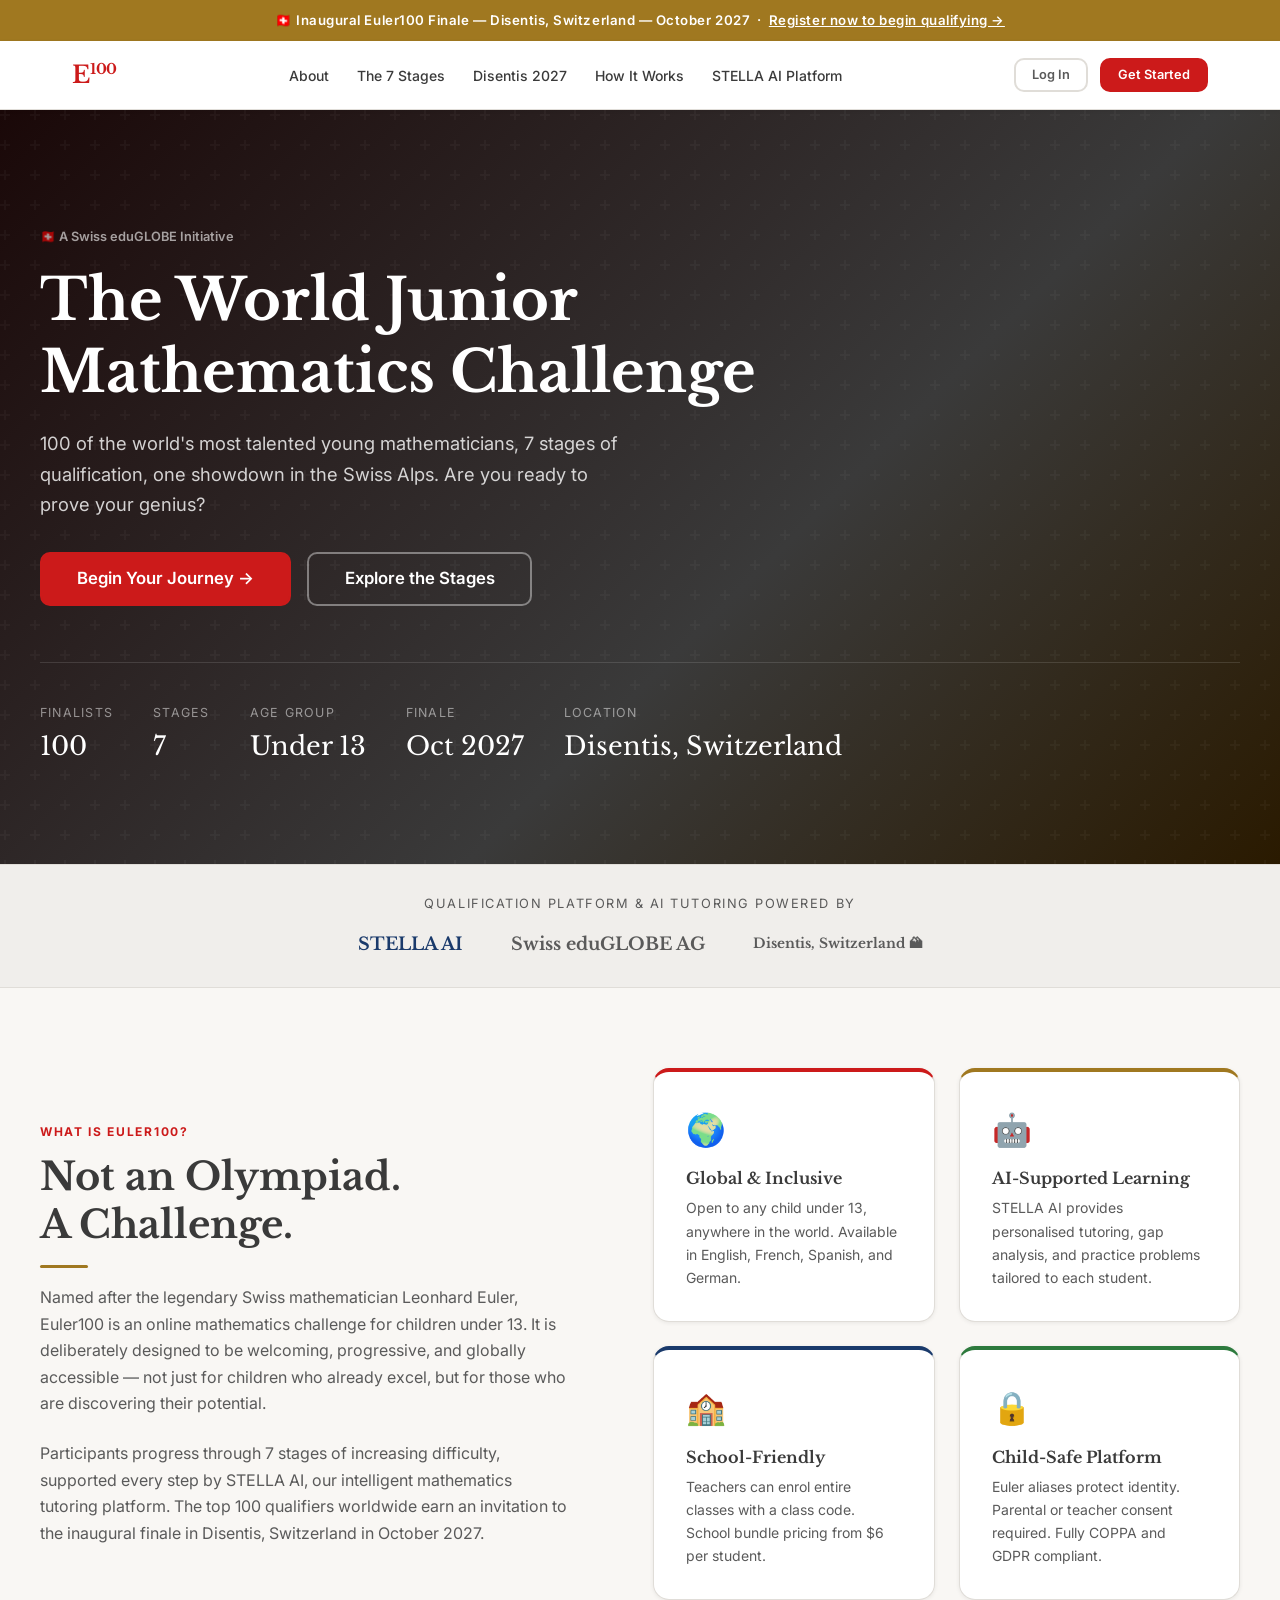
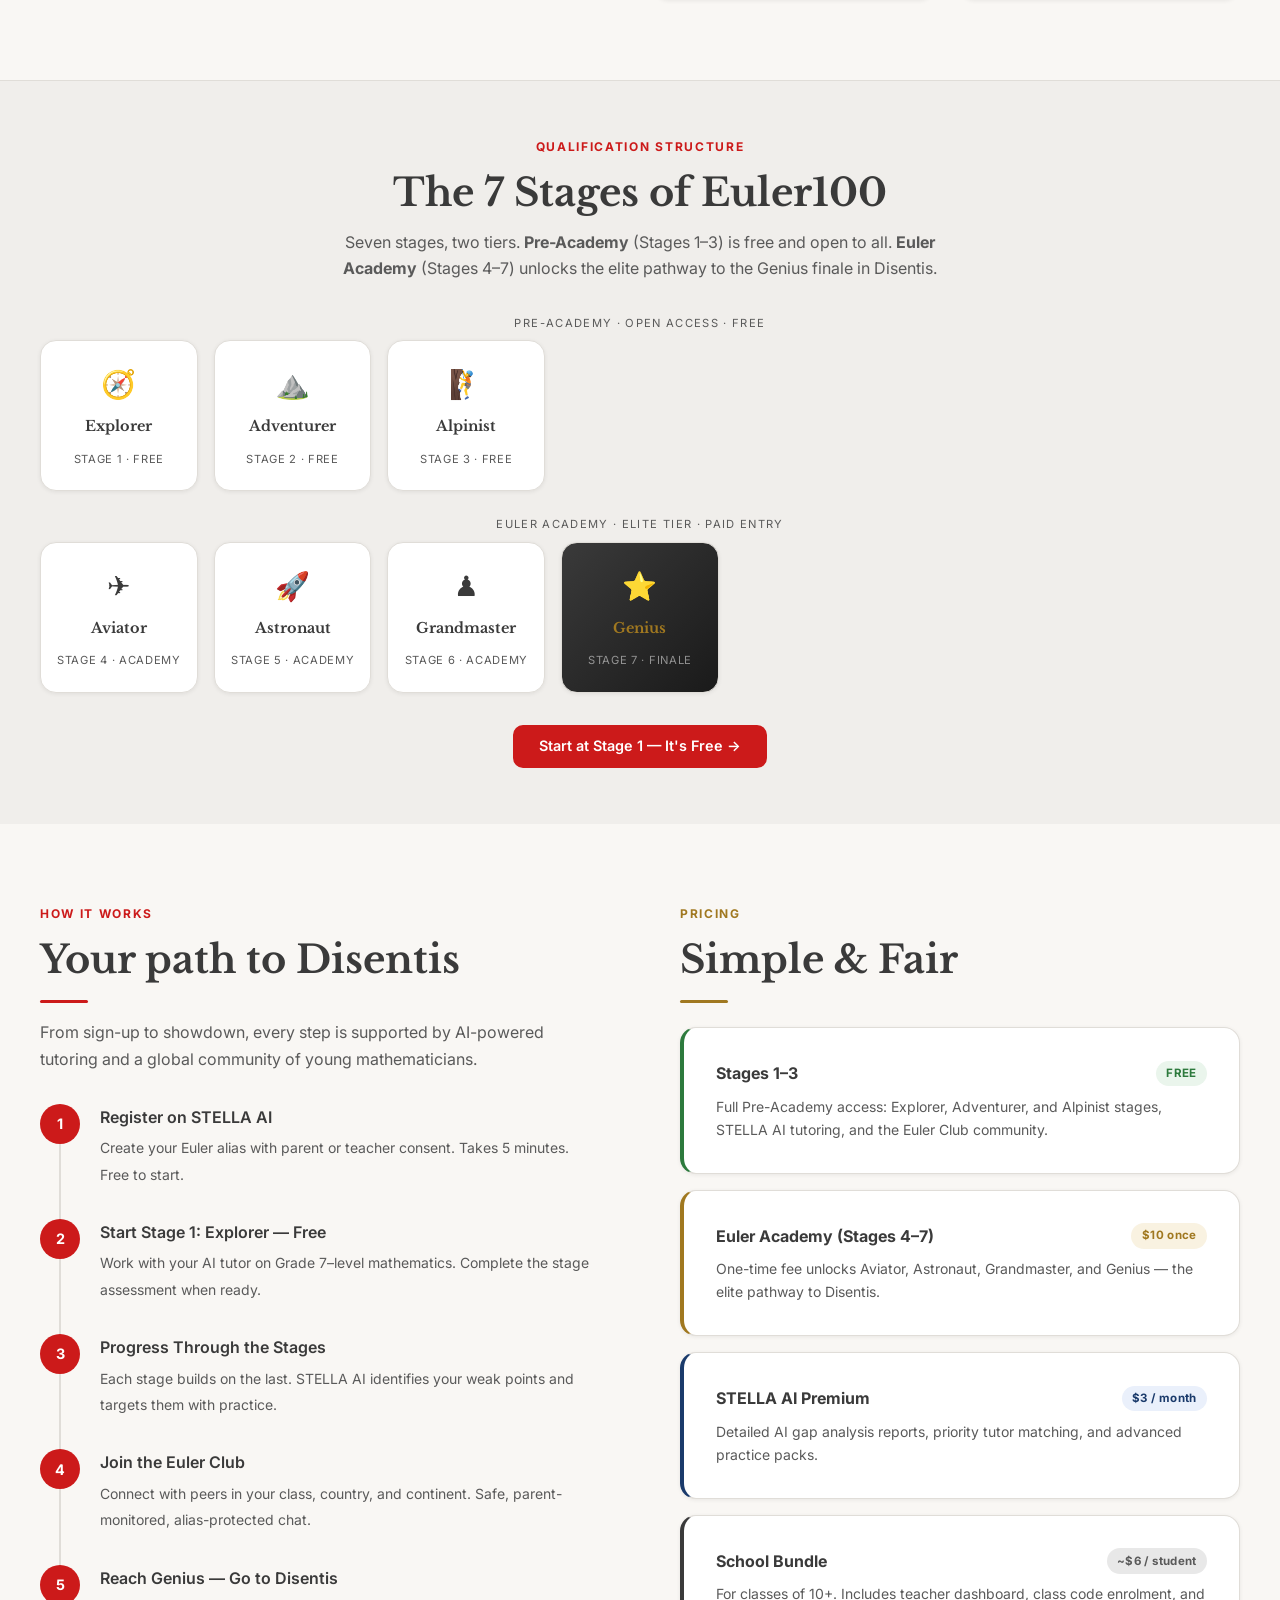
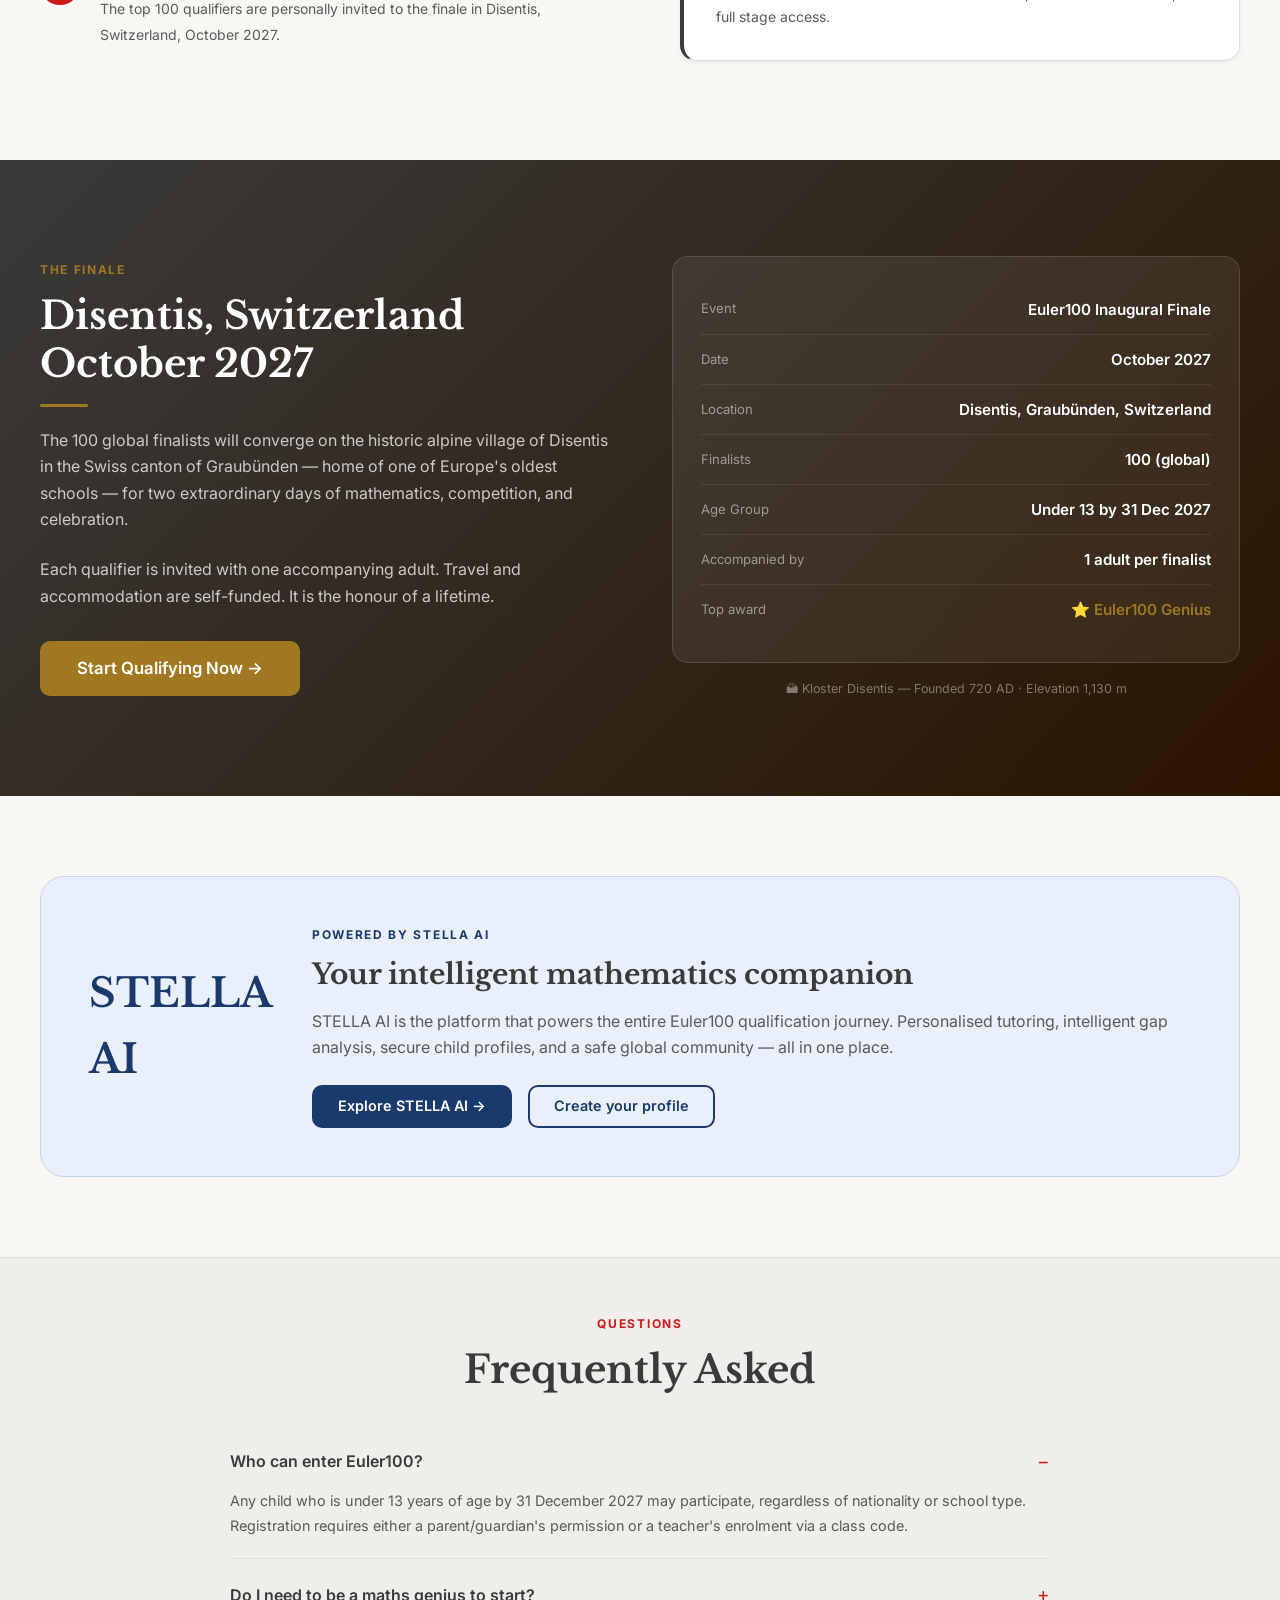
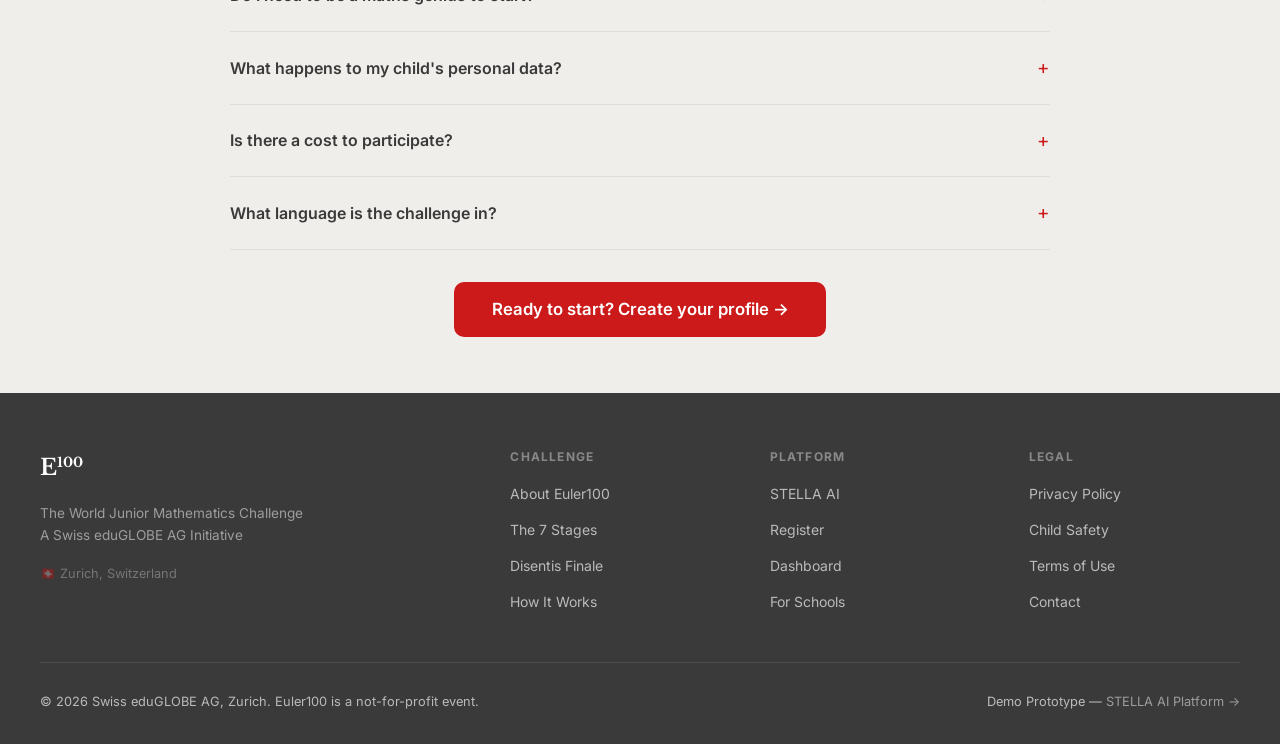
==== commit 5b1e5a56: "Add files via upload" ====
--- a/index.html
+++ b/index.html
@@ -225,38 +225,42 @@
     <div class="text-center mb-4">
       <span class="eyebrow">Qualification Structure</span>
       <h2>The 7 Stages of Euler100</h2>
-      <p class="mt-2" style="max-width:600px;margin:0.75rem auto 0;">Each stage is harder than the last. Stages 1–3 are free. A one-time $10 USD fee unlocks Stages 4–7 — your pathway to the Genius tier and Disentis.</p>
-    </div>
-    <div class="stage-grid mt-4">
+      <p class="mt-2" style="max-width:640px;margin:0.75rem auto 0;">Seven stages, two tiers. <strong>Pre-Academy</strong> (Stages 1–3) is free and open to all. <strong>Euler Academy</strong> (Stages 4–7) unlocks the elite pathway to the Genius finale in Disentis.</p>
+    </div>
+    <div style="font-size:0.7rem;text-transform:uppercase;letter-spacing:0.12em;color:var(--charcoal-2);text-align:center;margin:1.5rem 0 0.5rem;">Pre-Academy · Open Access · Free</div>
+    <div class="stage-grid mt-1">
       <div class="stage-pill s1">
         <span class="icon">🧭</span>
         <span class="lname">Explorer</span>
         <span class="lnum">Stage 1 · Free</span>
       </div>
       <div class="stage-pill s2">
-        <span class="icon">🔍</span>
-        <span class="lname">Discoverer</span>
+        <span class="icon">⛰️</span>
+        <span class="lname">Adventurer</span>
         <span class="lnum">Stage 2 · Free</span>
       </div>
       <div class="stage-pill s3">
-        <span class="icon">🗺️</span>
-        <span class="lname">Pathfinder</span>
+        <span class="icon">🧗</span>
+        <span class="lname">Alpinist</span>
         <span class="lnum">Stage 3 · Free</span>
       </div>
+    </div>
+    <div style="font-size:0.7rem;text-transform:uppercase;letter-spacing:0.12em;color:var(--charcoal-2);text-align:center;margin:1.5rem 0 0.5rem;">Euler Academy · Elite Tier · Paid Entry</div>
+    <div class="stage-grid mt-1">
       <div class="stage-pill s4">
-        <span class="icon">📚</span>
-        <span class="lname">Scholar</span>
-        <span class="lnum">Stage 4 · $10 unlock</span>
+        <span class="icon">✈️</span>
+        <span class="lname">Aviator</span>
+        <span class="lnum">Stage 4 · Academy</span>
       </div>
       <div class="stage-pill s5">
-        <span class="icon">🎓</span>
-        <span class="lname">Cum Laude</span>
-        <span class="lnum">Stage 5 · $10 unlock</span>
+        <span class="icon">🚀</span>
+        <span class="lname">Astronaut</span>
+        <span class="lnum">Stage 5 · Academy</span>
       </div>
       <div class="stage-pill s6">
-        <span class="icon">🏅</span>
-        <span class="lname">Summa Cum Laude</span>
-        <span class="lnum">Stage 6 · $10 unlock</span>
+        <span class="icon">♟️</span>
+        <span class="lname">Grandmaster</span>
+        <span class="lnum">Stage 6 · Academy</span>
       </div>
       <div class="stage-pill genius">
         <span class="icon">⭐</span>
@@ -290,7 +294,7 @@
           <div class="step">
             <div class="step-num">2</div>
             <div class="step-content">
-              <strong>Start Stage 1: Explorer</strong>
+              <strong>Start Stage 1: Explorer — Free</strong>
               <span>Work with your AI tutor on Grade 7–level mathematics. Complete the stage assessment when ready.</span>
             </div>
           </div>
@@ -327,14 +331,14 @@
               <strong>Stages 1–3</strong>
               <span class="badge badge-free">FREE</span>
             </div>
-            <p class="text-sm">Full access to Explorer, Discoverer, and Pathfinder stages, AI tutoring, and the Euler Club community.</p>
+            <p class="text-sm">Full Pre-Academy access: Explorer, Adventurer, and Alpinist stages, STELLA AI tutoring, and the Euler Club community.</p>
           </div>
           <div class="card" style="border-left:4px solid var(--gold);">
             <div style="display:flex;justify-content:space-between;align-items:center;margin-bottom:0.5rem;">
-              <strong>Stages 4–7 Unlock</strong>
+              <strong>Euler Academy (Stages 4–7)</strong>
               <span class="badge badge-paid">$10 once</span>
             </div>
-            <p class="text-sm">One-time fee unlocks Scholar, Cum Laude, Summa Cum Laude, and Genius — your pathway to Disentis.</p>
+            <p class="text-sm">One-time fee unlocks Aviator, Astronaut, Grandmaster, and Genius — the elite pathway to Disentis.</p>
           </div>
           <div class="card" style="border-left:4px solid var(--stella);">
             <div style="display:flex;justify-content:space-between;align-items:center;margin-bottom:0.5rem;">
@@ -436,7 +440,7 @@
     </div>
     <div class="faq-item">
       <div class="faq-q" onclick="toggleFaq(this)">Do I need to be a maths genius to start?</div>
-      <div class="faq-a">Absolutely not. Stage 1 (Explorer) is designed for Grade 6–7 level mathematics. STELLA AI will tutor you at every step. Euler100 is for curious minds, not just top-of-class performers.</div>
+      <div class="faq-a">Absolutely not. Stage 1 (Explorer) is designed for Grade 6–7 level mathematics and is about curiosity and discovery — not prior achievement. STELLA AI will tutor you at every step. Euler100 is for curious minds, not just top-of-class performers.</div>
     </div>
     <div class="faq-item">
       <div class="faq-q" onclick="toggleFaq(this)">What happens to my child's personal data?</div>
